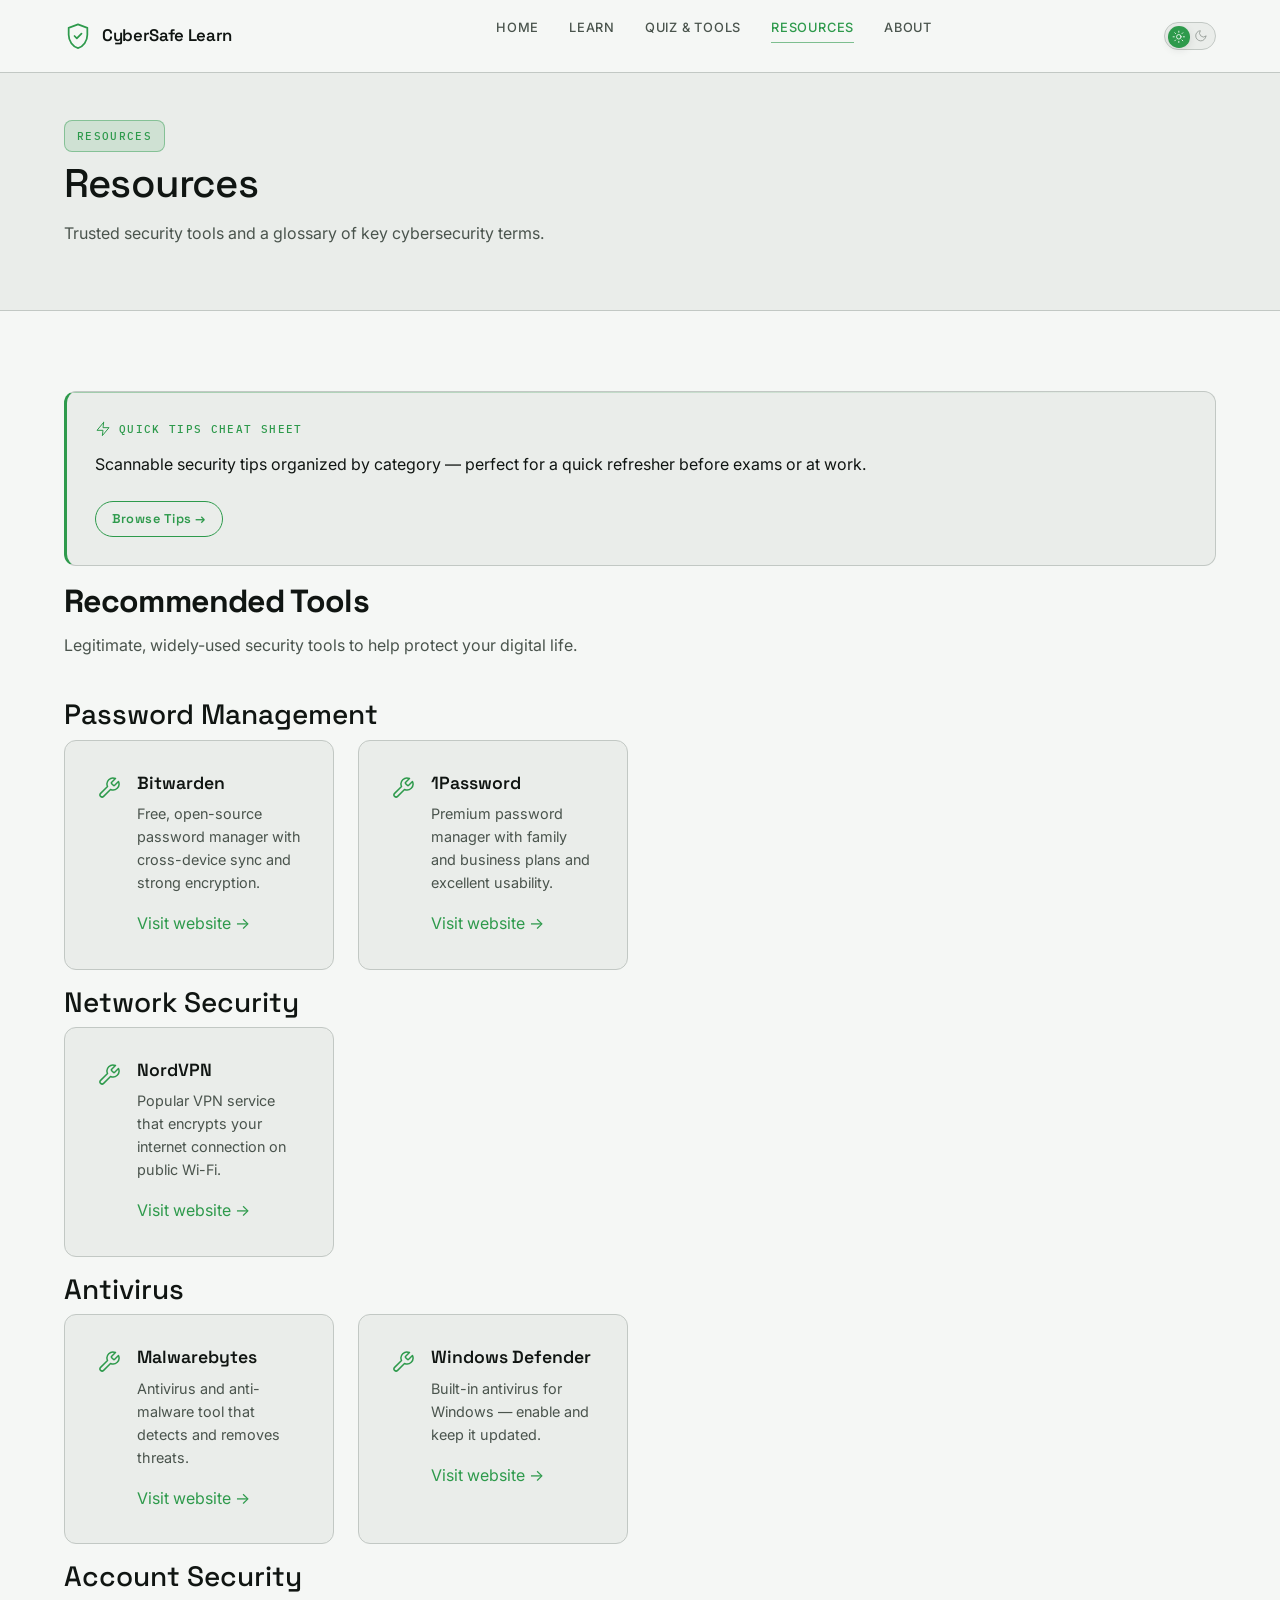
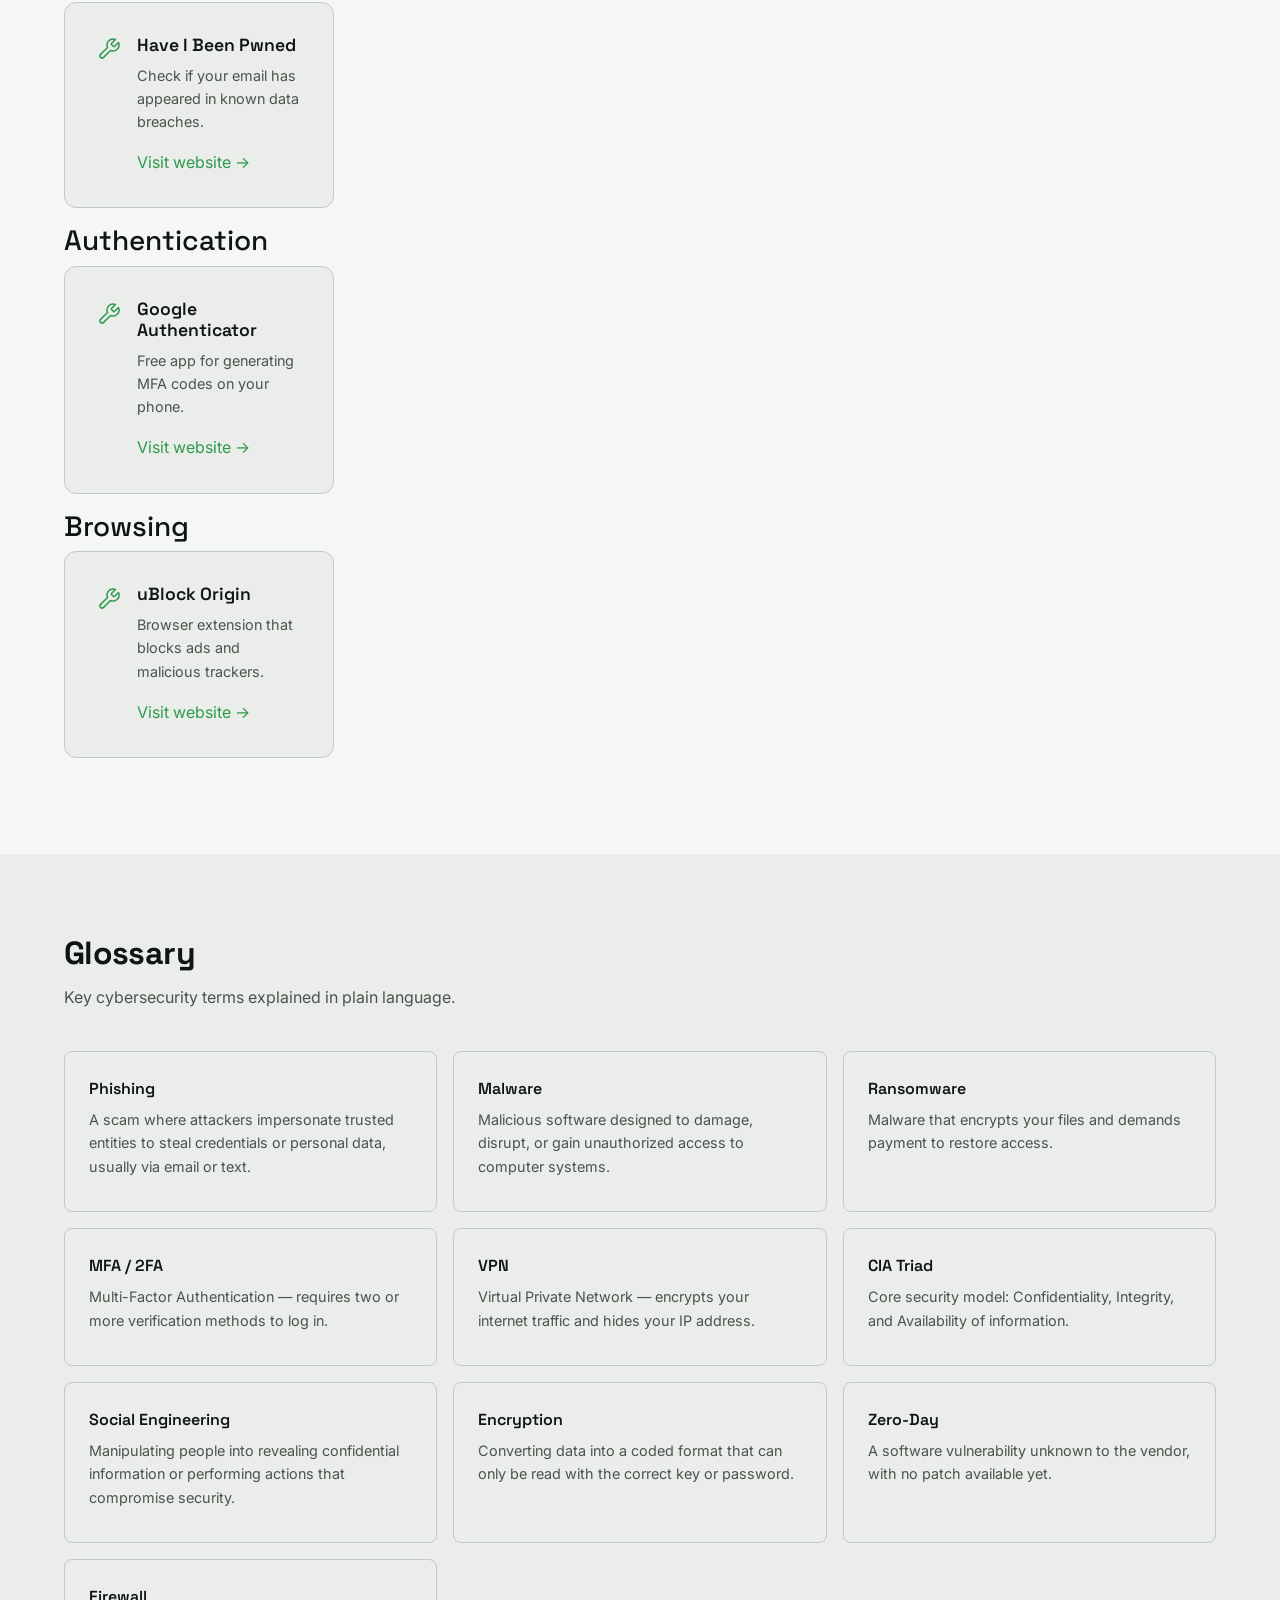
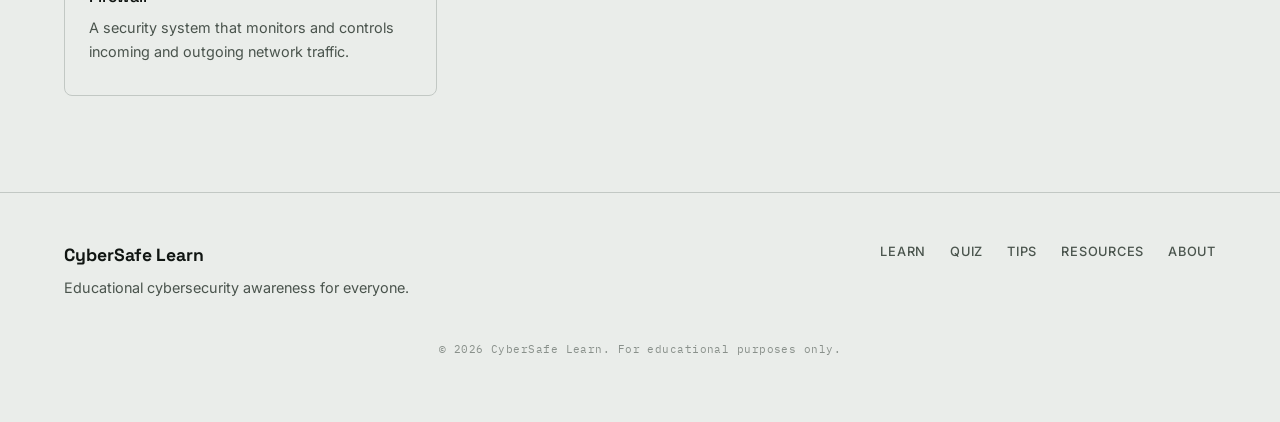
==== resources.html @ 85568a63 "added files for github Pages" ====
<!DOCTYPE html>
<html lang="en">
<head>
    <meta charset="UTF-8">
    <meta name="viewport" content="width=device-width, initial-scale=1.0">
    <meta name="description" content="CyberSafe Learn — Security tools and glossary.">
    <title>Resources | CyberSafe Learn</title>
    <script>
        (function () {
            var key = 'cybersafe-theme';
            var saved = localStorage.getItem(key);
            var theme = saved || (window.matchMedia('(prefers-color-scheme: light)').matches ? 'light' : 'dark');
            if (theme === 'light') document.documentElement.setAttribute('data-theme', 'light');
        })();
    </script>
    <link href="https://cdn.jsdelivr.net/npm/bootstrap@5.3.3/dist/css/bootstrap.min.css" rel="stylesheet">
    <link rel="stylesheet" href="assets/css/style.css">
    <link rel="preconnect" href="https://fonts.googleapis.com">
    <link rel="preconnect" href="https://fonts.gstatic.com" crossorigin>
    <link href="https://fonts.googleapis.com/css2?family=IBM+Plex+Mono:wght@400;500&family=Inter:wght@400;500;600&family=Space+Grotesk:wght@500;600;700&display=swap" rel="stylesheet">
</head>
<body data-page="resources">
    <div id="site-header"></div>

    <main id="main-content">
        <div class="page-header">
            <div class="container">
                <span class="data-tag">Resources</span>
                <h1 class="mt-2">Resources</h1>
                <p>Trusted security tools and a glossary of key cybersecurity terms.</p>
            </div>
        </div>

        <section class="section">
            <div class="container">
                <div class="tip-widget mb-3">
                    <div class="tip-label" id="tips-link-label">Quick Tips Cheat Sheet</div>
                    <p>Scannable security tips organized by category — perfect for a quick refresher before exams or at work.</p>
                    <a href="tips.html" class="btn btn-outline btn-sm mt-2">Browse Tips &rarr;</a>
                </div>

                <h2 class="section-title">Recommended Tools</h2>
                <p class="section-subtitle">Legitimate, widely-used security tools to help protect your digital life.</p>
                <div id="tools-container"></div>
            </div>
        </section>

        <section class="section section-alt">
            <div class="container">
                <h2 class="section-title">Glossary</h2>
                <p class="section-subtitle">Key cybersecurity terms explained in plain language.</p>
                <dl class="glossary-grid" id="glossary-container"></dl>
            </div>
        </section>
    </main>

    <div id="site-footer"></div>

    <script src="assets/js/icons.js"></script>
    <script src="assets/js/data.js"></script>
    <script src="assets/js/layout.js"></script>
    <script src="assets/js/pages.js"></script>
    <script src="assets/js/main.js"></script>
    <script>
        document.addEventListener('DOMContentLoaded', () => {
            const label = document.getElementById('tips-link-label');
            if (label) label.innerHTML = getIcon('zap') + ' Quick Tips Cheat Sheet';
        });
    </script>
</body>
</html>
---- assets/css/style.css ----
/* CyberSafe Learn — Dark premium UI
   Alethia-inspired: elegant, quietly futuristic, cybersecurity education */

:root {
    --color-bg: #0A0F0C;
    --color-bg-elevated: #0F1612;
    --color-bg-section: #121A16;
    --color-surface: #161F1A;
    --color-surface-hover: #1A2520;
    --color-primary: #C6FF3D;
    --color-primary-dark: #A8E032;
    --color-primary-light: #D4FF66;
    --color-accent: #C6FF3D;
    --color-accent-hover: #D4FF66;
    --color-accent-muted: rgba(198, 255, 61, 0.12);
    --color-accent-glow: rgba(198, 255, 61, 0.35);
    --color-accent-border: rgba(198, 255, 61, 0.25);
    --color-accent-border-subtle: rgba(198, 255, 61, 0.2);
    --color-accent-border-faint: rgba(198, 255, 61, 0.15);
    --color-on-accent: #0A0F0C;
    --color-secondary: #39C6A8;
    --color-success: #39FF88;
    --color-success-muted: rgba(57, 255, 136, 0.1);
    --color-success-border: rgba(57, 255, 136, 0.3);
    --color-warning: #E9C46A;
    --color-warning-muted: rgba(233, 196, 106, 0.12);
    --color-warning-border: rgba(233, 196, 106, 0.3);
    --color-danger: #E05C3A;
    --color-danger-muted: rgba(224, 92, 58, 0.15);
    --color-danger-border: rgba(224, 92, 58, 0.3);
    --color-danger-hover: #c94e30;
    --color-info-muted: rgba(57, 198, 168, 0.1);
    --color-info-border: rgba(57, 198, 168, 0.3);
    --color-text: #F5F5F0;
    --color-text-muted: #A8B0AA;
    --color-border: rgba(168, 176, 170, 0.12);
    --color-border-hover: rgba(198, 255, 61, 0.4);
    --color-header-bg: rgba(10, 15, 12, 0.85);
    --color-mobile-nav-bg: rgba(10, 15, 12, 0.97);
    --color-hero-gradient: rgba(198, 255, 61, 0.06);
    --color-hero-tag-bg: rgba(10, 15, 12, 0.8);
    --color-hero-tag-border: rgba(198, 255, 61, 0.3);
    --color-hero-shadow: rgba(0, 0, 0, 0.5);
    --color-pulse-glow-start: rgba(198, 255, 61, 0.2);
    --color-pulse-glow-end: rgba(198, 255, 61, 0.4);
    --shield-grad-1: #1A2520;
    --shield-grad-2: #161F1A;
    --shield-grad-3: #0F1612;
    --shield-accent: #C6FF3D;
    --shield-node-fill: #161F1A;
    --shield-stroke-muted: rgba(168, 176, 170, 0.2);
    --shield-stroke-accent-faint: rgba(198, 255, 61, 0.15);
    --shadow-sm: 0 2px 8px rgba(0, 0, 0, 0.3);
    --shadow-md: 0 8px 24px rgba(0, 0, 0, 0.4);
    --shadow-lg: 0 16px 48px rgba(0, 0, 0, 0.5);
    --shadow-glow: 0 0 20px var(--color-accent-glow);
    --radius: 8px;
    --radius-lg: 12px;
    --radius-pill: 999px;
    --font-heading: 'Space Grotesk', -apple-system, BlinkMacSystemFont, sans-serif;
    --font-body: 'Inter', -apple-system, BlinkMacSystemFont, 'Segoe UI', sans-serif;
    --font-mono: 'IBM Plex Mono', 'Consolas', monospace;
    --max-width: 1200px;
    --header-height: 72px;
    --theme-transition: 0.25s ease;
}

[data-theme="light"] {
    color-scheme: light;
    --color-bg: #F5F7F5;
    --color-bg-elevated: #EAEDEA;
    --color-bg-section: #EAEDEA;
    --color-surface: #EAEDEA;
    --color-surface-hover: #E0E4E0;
    --color-primary: #2E9A4C;
    --color-primary-dark: #258040;
    --color-primary-light: #358F47;
    --color-accent: #2E9A4C;
    --color-accent-hover: #258040;
    --color-accent-muted: rgba(46, 154, 76, 0.14);
    --color-accent-glow: rgba(46, 154, 76, 0.22);
    --color-accent-border: rgba(46, 154, 76, 0.45);
    --color-accent-border-subtle: rgba(46, 154, 76, 0.35);
    --color-accent-border-faint: rgba(46, 154, 76, 0.28);
    --color-on-accent: #FFFFFF;
    --color-secondary: #2A9D85;
    --color-success: #1F9E5F;
    --color-success-muted: rgba(31, 158, 95, 0.12);
    --color-success-border: rgba(31, 158, 95, 0.4);
    --color-warning: #9A7209;
    --color-warning-muted: rgba(154, 114, 9, 0.12);
    --color-warning-border: rgba(154, 114, 9, 0.35);
    --color-danger: #C44A2A;
    --color-danger-muted: rgba(196, 74, 42, 0.1);
    --color-danger-border: rgba(196, 74, 42, 0.4);
    --color-danger-hover: #A83E24;
    --color-info-muted: rgba(42, 157, 133, 0.12);
    --color-info-border: rgba(42, 157, 133, 0.4);
    --color-text: #101512;
    --color-text-muted: #4A544D;
    --color-icon-default: #4A544D;
    --color-badge-bg: #E3F5E6;
    --color-badge-border: #2E9A4C;
    --color-border: #C2C8C4;
    --color-border-hover: rgba(46, 154, 76, 0.5);
    --color-header-bg: rgba(245, 247, 245, 0.92);
    --color-mobile-nav-bg: rgba(245, 247, 245, 0.98);
    --color-hero-gradient: rgba(46, 154, 76, 0.1);
    --color-hero-tag-bg: #E3F5E6;
    --color-hero-tag-border: #2E9A4C;
    --color-hero-shadow: rgba(16, 21, 18, 0.2);
    --color-pulse-glow-start: rgba(46, 154, 76, 0.18);
    --color-pulse-glow-end: rgba(46, 154, 76, 0.32);
    --shield-grad-1: #DDE2DD;
    --shield-grad-2: #CDD4CD;
    --shield-grad-3: #BEC7BE;
    --shield-accent: #2E9A4C;
    --shield-node-fill: #EAEDEA;
    --shield-stroke-muted: rgba(74, 84, 77, 0.55);
    --shield-stroke-accent-faint: rgba(46, 154, 76, 0.5);
    --shadow-sm: 0 2px 8px rgba(16, 21, 18, 0.1);
    --shadow-md: 0 8px 24px rgba(16, 21, 18, 0.12);
    --shadow-lg: 0 16px 48px rgba(16, 21, 18, 0.14);
    --shadow-glow: 0 0 0 1px rgba(46, 154, 76, 0.25), 0 4px 16px rgba(46, 154, 76, 0.15);
}

html {
    scroll-behavior: smooth;
    color-scheme: dark;
}

*, *::before, *::after {
    box-sizing: border-box;
    margin: 0;
    padding: 0;
}

body.theme-animate,
body.theme-animate *,
body.theme-animate *::before,
body.theme-animate *::after {
    transition:
        background-color var(--theme-transition),
        color var(--theme-transition),
        border-color var(--theme-transition),
        box-shadow var(--theme-transition),
        fill var(--theme-transition),
        stroke var(--theme-transition),
        stop-color var(--theme-transition) !important;
}

body {
    font-family: var(--font-body);
    font-size: 1rem;
    line-height: 1.65;
    color: var(--color-text);
    background: var(--color-bg);
    min-height: 100vh;
    display: flex;
    flex-direction: column;
    -webkit-font-smoothing: antialiased;
}

img {
    max-width: 100%;
    height: auto;
}

a {
    color: var(--color-accent);
    text-decoration: none;
    transition: color 0.25s ease;
}

a:hover {
    color: var(--color-primary-light);
}

.container {
    width: 100%;
    max-width: var(--max-width);
    margin: 0 auto;
    padding: 0 1.5rem;
}

/* Icons */
.icon {
    width: 1.25em;
    height: 1.25em;
    display: inline-block;
    vertical-align: middle;
    flex-shrink: 0;
}

.card-icon-svg {
    width: 2rem;
    height: 2rem;
    color: var(--color-accent);
}

.logo-icon-svg {
    width: 1.75rem;
    height: 1.75rem;
    color: var(--color-accent);
}

/* Skip link */
.skip-link {
    position: absolute;
    top: -100%;
    left: 1rem;
    background: var(--color-accent);
    color: var(--color-on-accent);
    padding: 0.5rem 1rem;
    border-radius: var(--radius);
    z-index: 1000;
    font-weight: 600;
}

.skip-link:focus {
    top: 1rem;
}

/* Header — fixed, minimal */
.site-header {
    background: var(--color-header-bg);
    backdrop-filter: blur(12px);
    -webkit-backdrop-filter: blur(12px);
    border-bottom: 1px solid var(--color-border);
    position: fixed;
    top: 0;
    left: 0;
    right: 0;
    z-index: 100;
}

.header-inner {
    display: flex;
    align-items: center;
    justify-content: space-between;
    height: var(--header-height);
    gap: 1rem;
}

.header-actions {
    display: flex;
    align-items: center;
    gap: 0.5rem;
    flex-shrink: 0;
}

.logo {
    display: flex;
    align-items: center;
    gap: 0.625rem;
    font-family: var(--font-heading);
    font-weight: 600;
    font-size: 1.05rem;
    color: var(--color-text);
    letter-spacing: -0.02em;
}

.logo:hover {
    color: var(--color-text);
}

.main-nav ul {
    display: flex;
    align-items: center;
    gap: 0.125rem;
    list-style: none;
}

.main-nav a {
    display: block;
    padding: 0.5rem 0.875rem;
    color: var(--color-text-muted);
    font-size: 0.8rem;
    font-weight: 500;
    letter-spacing: 0.06em;
    text-transform: uppercase;
    border-radius: var(--radius);
    transition: color 0.25s, background 0.25s;
    position: relative;
}

.main-nav a:hover {
    color: var(--color-text);
}

.main-nav a.active {
    color: var(--color-accent);
}

.main-nav a:not(.nav-cta):not(.nav-logout):hover::after,
.main-nav a:not(.nav-cta):not(.nav-logout).active::after {
    content: '';
    position: absolute;
    bottom: 0.25rem;
    left: 0.875rem;
    right: 0.875rem;
    height: 1px;
    background: var(--color-accent);
    opacity: 0.6;
}

.main-nav .nav-cta {
    background: transparent;
    color: var(--color-accent) !important;
    border: 1px solid var(--color-accent);
    border-radius: var(--radius-pill);
    padding: 0.5rem 1.25rem;
    margin-left: 0.5rem;
    letter-spacing: 0.08em;
}

.main-nav .nav-cta::after {
    display: none !important;
}

.main-nav .nav-cta:hover {
    background: var(--color-accent);
    color: var(--color-on-accent) !important;
}

/* Theme toggle */
.theme-toggle {
    display: inline-flex;
    align-items: center;
    padding: 0;
    border: none;
    background: transparent;
    cursor: pointer;
    border-radius: var(--radius-pill);
}

.theme-toggle:focus-visible {
    outline: 2px solid var(--color-accent);
    outline-offset: 3px;
}

.theme-toggle-track {
    position: relative;
    display: grid;
    grid-template-columns: 1fr 1fr;
    align-items: center;
    width: 3.25rem;
    height: 1.75rem;
    padding: 0.2rem;
    background: var(--color-surface);
    border: 1px solid var(--color-border);
    border-radius: var(--radius-pill);
    transition: border-color var(--theme-transition), background var(--theme-transition);
}

.theme-toggle:hover .theme-toggle-track {
    border-color: var(--color-border-hover);
}

.theme-toggle-icon {
    display: flex;
    align-items: center;
    justify-content: center;
    z-index: 1;
    color: var(--color-text-muted);
    opacity: 0.55;
    transition: color var(--theme-transition), opacity var(--theme-transition);
}

.theme-toggle-svg {
    width: 0.85rem;
    height: 0.85rem;
}

.theme-toggle-thumb {
    position: absolute;
    top: 0.2rem;
    left: 0.2rem;
    width: 1.35rem;
    height: 1.35rem;
    background: var(--color-accent);
    border-radius: 50%;
    box-shadow: var(--shadow-sm);
    transform: translateX(1.5rem);
    transition: transform var(--theme-transition), background var(--theme-transition);
    display: flex;
    align-items: center;
    justify-content: center;
    z-index: 2;
}

.theme-toggle-thumb-icon {
    display: none;
    color: var(--color-on-accent);
}

.theme-toggle-thumb-icon--moon {
    display: flex;
}

[data-theme="light"] .theme-toggle-thumb {
    transform: translateX(0);
}

[data-theme="light"] .theme-toggle-thumb-icon--moon {
    display: none;
}

[data-theme="light"] .theme-toggle-thumb-icon--sun {
    display: flex;
}

[data-theme="light"] .theme-toggle-icon--sun {
    opacity: 0.35;
}

[data-theme="light"] .theme-toggle-icon--moon {
    opacity: 0.55;
}

.main-nav .nav-logout {
    color: var(--color-text-muted);
    text-transform: none;
    letter-spacing: normal;
    font-size: 0.85rem;
}

.nav-toggle {
    display: none;
    flex-direction: column;
    gap: 5px;
    background: none;
    border: none;
    cursor: pointer;
    padding: 0.5rem;
}

.nav-toggle span {
    display: block;
    width: 24px;
    height: 2px;
    background: var(--color-text);
    transition: 0.3s;
}

/* Main content offset for fixed header */
main {
    flex: 1;
    padding-top: var(--header-height);
}

/* Data tags — monospace labels */
.data-tag {
    font-family: var(--font-mono);
    font-size: 0.7rem;
    font-weight: 500;
    letter-spacing: 0.12em;
    text-transform: uppercase;
    color: var(--color-accent);
    background: var(--color-accent-muted);
    border: 1px solid var(--color-accent-border);
    padding: 0.35rem 0.75rem;
    border-radius: var(--radius);
    display: inline-block;
}

/* Hero section */
.hero {
    position: relative;
    min-height: calc(100vh - var(--header-height));
    display: flex;
    align-items: center;
    overflow: hidden;
    background: var(--color-bg);
}

.hero::before {
    content: '';
    position: absolute;
    inset: 0;
    background: radial-gradient(ellipse 60% 50% at 70% 50%, var(--color-hero-gradient) 0%, transparent 70%);
    pointer-events: none;
}

.hero-grid {
    display: grid;
    grid-template-columns: 1fr 1fr;
    gap: 3rem;
    align-items: center;
    position: relative;
    z-index: 2;
    padding: 4rem 0;
}

.hero-content {
    max-width: 540px;
}

.hero-label {
    margin-bottom: 1.5rem;
}

.hero h1 {
    font-family: var(--font-heading);
    font-size: clamp(2.25rem, 5vw, 3.5rem);
    font-weight: 700;
    line-height: 1.08;
    letter-spacing: -0.03em;
    color: var(--color-text);
    margin-bottom: 1.5rem;
}

.hero p {
    font-size: 1.05rem;
    color: var(--color-text-muted);
    max-width: 480px;
    margin-bottom: 2.5rem;
    line-height: 1.7;
}

.hero-actions {
    display: flex;
    gap: 1rem;
    flex-wrap: wrap;
}

/* Hero visual — floating 3D shield */
.hero-visual {
    position: relative;
    display: flex;
    align-items: center;
    justify-content: center;
    min-height: 420px;
}

.hero-shield-wrap {
    position: relative;
    width: 320px;
    height: 380px;
    animation: float 6s ease-in-out infinite;
}

.hero-shield {
    width: 100%;
    height: 100%;
    filter: drop-shadow(0 20px 40px var(--color-hero-shadow));
}

.hero-data-tag {
    position: absolute;
    font-family: var(--font-mono);
    font-size: 0.65rem;
    letter-spacing: 0.1em;
    text-transform: uppercase;
    color: var(--color-accent);
    background: var(--color-hero-tag-bg);
    border: 1px solid var(--color-hero-tag-border);
    padding: 0.4rem 0.7rem;
    border-radius: 4px;
    white-space: nowrap;
    animation: pulse-glow 3s ease-in-out infinite;
}

.hero-data-tag--1 { top: 15%; right: -5%; }
.hero-data-tag--2 { bottom: 30%; left: -10%; }
.hero-data-tag--3 { top: 45%; right: -15%; }

.hero-scan-line {
    position: absolute;
    left: 10%;
    right: 10%;
    height: 1px;
    background: linear-gradient(90deg, transparent, var(--color-accent), transparent);
    opacity: 0.6;
    animation: scan 4s ease-in-out infinite;
}

/* Floating micro-elements */
.hero-floaters {
    position: absolute;
    inset: 0;
    pointer-events: none;
    z-index: 1;
}

.floater {
    position: absolute;
    color: var(--color-text-muted);
    opacity: 0.25;
    animation: float 8s ease-in-out infinite;
}

[data-theme="light"] .floater {
    color: var(--color-icon-default);
    opacity: 0.65;
}

[data-theme="light"] .hero-shield {
    filter: drop-shadow(0 12px 28px var(--color-hero-shadow)) drop-shadow(0 0 1px rgba(74, 84, 77, 0.3));
}

[data-theme="light"] .hero-data-tag {
    color: var(--color-accent);
    background: var(--color-badge-bg);
    border-color: var(--color-badge-border);
    font-weight: 500;
}

[data-theme="light"] .hero-shield path[stroke="var(--shield-stroke-muted)"],
[data-theme="light"] .hero-shield path[stroke-width="1"]:not([stroke="var(--shield-accent)"]) {
    stroke-width: 1.25;
}

.floater--1 { top: 12%; left: 8%; animation-delay: -1s; }
.floater--2 { top: 25%; right: 12%; animation-delay: -3s; }
.floater--3 { bottom: 20%; left: 15%; animation-delay: -5s; }
.floater--4 { bottom: 35%; right: 8%; animation-delay: -2s; }

.floater .icon {
    width: 1.5rem;
    height: 1.5rem;
}

/* Scroll cue */
.scroll-cue {
    position: absolute;
    bottom: 2rem;
    right: 2rem;
    display: flex;
    align-items: center;
    gap: 0.5rem;
    font-family: var(--font-mono);
    font-size: 0.7rem;
    letter-spacing: 0.1em;
    text-transform: uppercase;
    color: var(--color-text-muted);
    z-index: 3;
    transition: color 0.25s;
}

.scroll-cue:hover {
    color: var(--color-accent);
}

.scroll-cue .icon {
    width: 1rem;
    height: 1rem;
    animation: bounce-down 2s ease-in-out infinite;
}

@keyframes float {
    0%, 100% { transform: translateY(0); }
    50% { transform: translateY(-12px); }
}

@keyframes pulse-glow {
    0%, 100% { box-shadow: 0 0 8px var(--color-pulse-glow-start); }
    50% { box-shadow: 0 0 16px var(--color-pulse-glow-end); }
}

@keyframes scan {
    0% { top: 20%; opacity: 0; }
    10% { opacity: 0.6; }
    90% { opacity: 0.6; }
    100% { top: 80%; opacity: 0; }
}

@keyframes bounce-down {
    0%, 100% { transform: translateY(0); }
    50% { transform: translateY(4px); }
}

/* Buttons */
.btn {
    display: inline-flex;
    align-items: center;
    justify-content: center;
    gap: 0.5rem;
    padding: 0.8rem 1.75rem;
    font-family: var(--font-heading);
    font-size: 0.85rem;
    font-weight: 600;
    letter-spacing: 0.04em;
    border: none;
    border-radius: var(--radius-pill);
    cursor: pointer;
    transition: all 0.3s ease;
    text-decoration: none;
}

.btn .icon {
    width: 1rem;
    height: 1rem;
    transition: transform 0.3s ease;
}

.btn:hover .icon {
    transform: translateX(3px);
}

.btn-primary {
    background: var(--color-accent);
    color: var(--color-on-accent);
    border: 1px solid var(--color-accent);
}

.btn-primary:hover {
    background: var(--color-primary-light);
    border-color: var(--color-primary-light);
    color: var(--color-on-accent);
    box-shadow: var(--shadow-glow);
}

.btn-secondary {
    background: transparent;
    color: var(--color-text);
    border: 1px solid var(--color-border);
}

.btn-secondary:hover {
    border-color: var(--color-accent);
    color: var(--color-accent);
    background: var(--color-accent-muted);
}

.btn-outline {
    background: transparent;
    color: var(--color-accent);
    border: 1px solid var(--color-accent);
}

.btn-outline:hover {
    background: var(--color-accent);
    color: var(--color-on-accent);
    box-shadow: var(--shadow-glow);
}

.btn-sm {
    padding: 0.45rem 1rem;
    font-size: 0.8rem;
}

.btn-danger {
    background: var(--color-danger);
    color: var(--color-text);
    border: 1px solid var(--color-danger);
}

.btn-danger:hover {
    background: var(--color-danger-hover);
    color: var(--color-text);
}

/* Page sections */
.section {
    padding: 5rem 0;
    position: relative;
}

.section-alt {
    background: var(--color-bg-section);
}

.section-title {
    font-family: var(--font-heading);
    font-size: clamp(1.5rem, 3vw, 2rem);
    font-weight: 700;
    color: var(--color-text);
    margin-bottom: 0.75rem;
    letter-spacing: -0.02em;
}

.section-subtitle {
    color: var(--color-text-muted);
    margin-bottom: 2.5rem;
    max-width: 560px;
}

.page-header {
    background: var(--color-bg-elevated);
    border-bottom: 1px solid var(--color-border);
    padding: 3rem 0;
}

.page-header h1 {
    font-family: var(--font-heading);
    font-size: clamp(1.75rem, 4vw, 2.5rem);
    color: var(--color-text);
    margin-bottom: 0.75rem;
    letter-spacing: -0.02em;
}

.page-header p {
    color: var(--color-text-muted);
    max-width: 600px;
}

/* Scroll reveal animations */
.reveal {
    opacity: 0;
    transform: translateY(24px);
    transition: opacity 0.7s ease, transform 0.7s ease;
}

.reveal.visible {
    opacity: 1;
    transform: translateY(0);
}

.reveal-delay-1 { transition-delay: 0.1s; }
.reveal-delay-2 { transition-delay: 0.2s; }
.reveal-delay-3 { transition-delay: 0.3s; }
.reveal-delay-4 { transition-delay: 0.4s; }

/* Cards */
.card-grid {
    display: grid;
    grid-template-columns: repeat(auto-fill, minmax(260px, 1fr));
    gap: 1.5rem;
}

.card {
    background: var(--color-surface);
    border-radius: var(--radius-lg);
    padding: 2rem;
    border: 1px solid var(--color-border);
    transition: border-color 0.3s, box-shadow 0.3s, transform 0.3s;
}

.card:hover {
    border-color: var(--color-border-hover);
    box-shadow: var(--shadow-glow);
    transform: translateY(-2px);
}

.card-icon {
    margin-bottom: 1.25rem;
    display: flex;
    align-items: center;
}

.card h3 {
    font-family: var(--font-heading);
    font-size: 1.1rem;
    color: var(--color-text);
    margin-bottom: 0.5rem;
    font-weight: 600;
}

.card p {
    color: var(--color-text-muted);
    font-size: 0.9rem;
    line-height: 1.6;
}

.card-link {
    display: block;
    color: inherit;
}

.card-link:hover {
    color: inherit;
}

/* Tip of the day widget */
.tip-widget {
    background: var(--color-surface);
    border: 1px solid var(--color-border);
    border-left: 3px solid var(--color-accent);
    border-radius: var(--radius-lg);
    padding: 1.75rem;
    margin-bottom: 3rem;
    position: relative;
    overflow: hidden;
}

.tip-widget::before {
    content: '';
    position: absolute;
    top: 0;
    left: 0;
    right: 0;
    height: 1px;
    background: linear-gradient(90deg, var(--color-accent), transparent);
    opacity: 0.4;
}

.tip-widget .tip-label {
    font-family: var(--font-mono);
    font-size: 0.7rem;
    font-weight: 500;
    text-transform: uppercase;
    letter-spacing: 0.12em;
    color: var(--color-accent);
    margin-bottom: 0.75rem;
    display: flex;
    align-items: center;
    gap: 0.5rem;
}

.tip-widget .tip-label .icon {
    width: 1rem;
    height: 1rem;
}

.tip-widget p {
    color: var(--color-text);
    line-height: 1.65;
}

.tip-widget .tip-category {
    display: inline-block;
    font-family: var(--font-mono);
    font-size: 0.7rem;
    letter-spacing: 0.08em;
    text-transform: uppercase;
    background: var(--color-accent-muted);
    color: var(--color-accent);
    border: 1px solid var(--color-accent-border-subtle);
    padding: 0.25rem 0.65rem;
    border-radius: var(--radius);
    margin-top: 1rem;
}

/* Module content */
.module-content {
    background: var(--color-surface);
    border-radius: var(--radius-lg);
    padding: 2.5rem;
    border: 1px solid var(--color-border);
    margin-bottom: 2rem;
}

.module-content h2 {
    font-family: var(--font-heading);
    color: var(--color-text);
    margin-bottom: 1rem;
    font-size: 1.35rem;
}

.module-content p {
    margin-bottom: 1rem;
    white-space: pre-line;
    color: var(--color-text-muted);
}

.module-content code {
    font-family: var(--font-mono);
    font-size: 0.85em;
    background: var(--color-bg);
    padding: 0.15rem 0.4rem;
    border-radius: 4px;
    color: var(--color-accent);
}

.module-content ul {
    color: var(--color-text-muted);
    padding-left: 1.5rem;
    margin-bottom: 1rem;
}

.module-content li {
    margin-bottom: 0.4rem;
}

.example-box {
    background: var(--color-bg-elevated);
    border-left: 3px solid var(--color-secondary);
    padding: 1.5rem;
    border-radius: 0 var(--radius) var(--radius) 0;
    margin: 1.5rem 0;
    border: 1px solid var(--color-border);
    border-left: 3px solid var(--color-secondary);
}

.example-box h4 {
    font-family: var(--font-mono);
    color: var(--color-secondary);
    margin-bottom: 0.5rem;
    font-size: 0.75rem;
    text-transform: uppercase;
    letter-spacing: 0.1em;
}

.example-box p {
    color: var(--color-text-muted);
}

.takeaway-box {
    background: var(--color-accent-muted);
    border: 1px solid var(--color-accent-border-subtle);
    border-left: 3px solid var(--color-accent);
    padding: 1.5rem;
    border-radius: 0 var(--radius) var(--radius) 0;
    margin: 1.5rem 0;
}

.takeaway-box h4 {
    font-family: var(--font-mono);
    color: var(--color-accent);
    margin-bottom: 0.5rem;
    font-size: 0.75rem;
    text-transform: uppercase;
    letter-spacing: 0.1em;
}

.takeaway-box p {
    color: var(--color-text);
}

/* Module quiz section */
.module-quiz-section {
    margin-top: 3rem;
    padding-top: 2.5rem;
    border-top: 1px solid var(--color-border);
}

.module-quiz-section .section-title {
    font-size: 1.35rem;
    margin-bottom: 0.5rem;
}

.module-quiz-section .quiz-container {
    margin-top: 1.5rem;
}

/* Tips page */
.tips-category {
    margin-bottom: 2.5rem;
}

.tips-category h2 {
    font-family: var(--font-heading);
    font-size: 1.2rem;
    color: var(--color-text);
    margin-bottom: 1rem;
    padding-bottom: 0.75rem;
    border-bottom: 1px solid var(--color-border);
}

.tip-list {
    list-style: none;
}

.tip-list li {
    padding: 0.875rem 0;
    padding-left: 1.75rem;
    position: relative;
    border-bottom: 1px solid var(--color-border);
    color: var(--color-text-muted);
}

.tip-list li::before {
    content: '';
    position: absolute;
    left: 0;
    top: 1.15rem;
    width: 8px;
    height: 8px;
    border: 1.5px solid var(--color-accent);
    border-radius: 50%;
    background: var(--color-accent-muted);
}

/* Resources */
.resource-card {
    display: flex;
    gap: 1rem;
    align-items: flex-start;
}

.resource-card .resource-icon {
    flex-shrink: 0;
    color: var(--color-accent);
}

.resource-card .resource-icon .icon {
    width: 1.5rem;
    height: 1.5rem;
}

.glossary-grid {
    display: grid;
    grid-template-columns: repeat(auto-fill, minmax(300px, 1fr));
    gap: 1rem;
}

.glossary-item {
    background: var(--color-surface);
    padding: 1.5rem;
    border-radius: var(--radius);
    border: 1px solid var(--color-border);
    transition: border-color 0.3s;
}

.glossary-item:hover {
    border-color: var(--color-border-hover);
}

.glossary-item dt {
    font-family: var(--font-heading);
    font-weight: 600;
    color: var(--color-text);
    margin-bottom: 0.35rem;
}

.glossary-item dd {
    color: var(--color-text-muted);
    font-size: 0.9rem;
}

/* Quiz styles */
.quiz-container {
    max-width: 700px;
    margin: 0 auto;
}

.quiz-tabs {
    display: flex;
    gap: 0.5rem;
    margin-bottom: 2rem;
    flex-wrap: wrap;
}

.quiz-tab {
    padding: 0.75rem 1.25rem;
    background: var(--color-surface);
    border: 1px solid var(--color-border);
    border-radius: var(--radius-pill);
    cursor: pointer;
    font-family: var(--font-heading);
    font-size: 0.8rem;
    font-weight: 500;
    letter-spacing: 0.04em;
    color: var(--color-text-muted);
    transition: all 0.25s;
}

.quiz-tab:hover {
    border-color: var(--color-border-hover);
    color: var(--color-text);
}

.quiz-tab.active {
    background: var(--color-accent-muted);
    color: var(--color-accent);
    border-color: var(--color-accent);
}

.quiz-panel {
    display: none;
}

.quiz-panel.active {
    display: block;
}

.question-card {
    background: var(--color-surface);
    border-radius: var(--radius-lg);
    padding: 2rem;
    border: 1px solid var(--color-border);
    margin-bottom: 1.5rem;
}

.question-card h2,
.question-card h3 {
    margin-bottom: 1.25rem;
    color: var(--color-text);
    font-family: var(--font-heading);
}

.quiz-options {
    list-style: none;
}

.quiz-options li {
    margin-bottom: 0.75rem;
}

.quiz-options label {
    display: flex;
    align-items: flex-start;
    gap: 0.75rem;
    padding: 1rem 1.25rem;
    background: var(--color-bg-elevated);
    border-radius: var(--radius);
    cursor: pointer;
    border: 1px solid var(--color-border);
    transition: all 0.25s;
    color: var(--color-text-muted);
}

.quiz-options label:hover {
    border-color: var(--color-border-hover);
    color: var(--color-text);
}

.quiz-options input[type="radio"] {
    margin-top: 0.2rem;
    flex-shrink: 0;
    accent-color: var(--color-accent);
}

.quiz-options label.correct {
    background: var(--color-success-muted);
    border-color: var(--color-success);
    color: var(--color-success);
}

.quiz-options label.incorrect {
    background: var(--color-danger-muted);
    border-color: var(--color-danger);
    color: var(--color-danger);
}

.explanation-box {
    background: var(--color-bg-elevated);
    border: 1px solid var(--color-border);
    padding: 1.25rem;
    border-radius: var(--radius);
    margin-top: 1rem;
    font-size: 0.9rem;
    color: var(--color-text-muted);
}

.explanation-box strong {
    color: var(--color-text);
}

.explanation-box .result-correct {
    color: var(--color-success);
}

.explanation-box .result-incorrect {
    color: var(--color-danger);
}

.quiz-progress {
    height: 3px;
    background: var(--color-border);
    border-radius: 2px;
    margin-bottom: 1.5rem;
    overflow: hidden;
}

.quiz-progress-bar {
    height: 100%;
    background: linear-gradient(90deg, var(--color-accent), var(--color-success));
    transition: width 0.4s ease;
    box-shadow: 0 0 8px var(--color-accent-glow);
}

.quiz-result {
    text-align: center;
    padding: 2.5rem;
    background: var(--color-surface);
    border-radius: var(--radius-lg);
    border: 1px solid var(--color-border);
}

.quiz-result .score-circle {
    width: 120px;
    height: 120px;
    border-radius: 50%;
    background: var(--color-bg);
    border: 2px solid var(--color-accent);
    color: var(--color-accent);
    display: flex;
    align-items: center;
    justify-content: center;
    font-family: var(--font-heading);
    font-size: 2rem;
    font-weight: 700;
    margin: 0 auto 1.5rem;
    box-shadow: var(--shadow-glow);
}

.awareness-badge {
    display: inline-block;
    padding: 0.5rem 1.5rem;
    border-radius: var(--radius-pill);
    font-family: var(--font-mono);
    font-weight: 500;
    font-size: 0.8rem;
    letter-spacing: 0.08em;
    text-transform: uppercase;
    margin-bottom: 1rem;
}

.awareness-beginner {
    background: var(--color-danger-muted);
    color: var(--color-danger);
    border: 1px solid var(--color-danger-border);
}

.awareness-intermediate {
    background: var(--color-warning-muted);
    color: var(--color-warning);
    border: 1px solid var(--color-warning-border);
}

.awareness-advanced {
    background: var(--color-success-muted);
    color: var(--color-success);
    border: 1px solid var(--color-success-border);
}

/* Password checker */
.password-checker {
    max-width: 500px;
    margin: 0 auto;
}

.password-input-group {
    margin-bottom: 1.5rem;
}

.password-input-group label {
    display: block;
    font-weight: 500;
    margin-bottom: 0.5rem;
    color: var(--color-text);
    font-size: 0.9rem;
}

.password-input-group input {
    width: 100%;
    padding: 0.875rem 1rem;
    background: var(--color-bg);
    border: 1px solid var(--color-border);
    border-radius: var(--radius);
    font-size: 1rem;
    font-family: var(--font-mono);
    color: var(--color-text);
    transition: border-color 0.25s;
}

.password-input-group input:focus {
    outline: none;
    border-color: var(--color-accent);
    box-shadow: 0 0 0 3px var(--color-accent-muted);
}

.password-input-group input::placeholder {
    color: var(--color-text-muted);
    opacity: 0.6;
}

.strength-meter {
    height: 4px;
    background: var(--color-border);
    border-radius: 2px;
    margin: 0.75rem 0;
    overflow: hidden;
}

.strength-meter-fill {
    height: 100%;
    width: 0;
    transition: width 0.3s, background 0.3s;
    border-radius: 2px;
}

.strength-label {
    font-family: var(--font-mono);
    font-size: 0.85rem;
    font-weight: 500;
    margin-bottom: 1rem;
    color: var(--color-text);
}

.strength-tips {
    list-style: none;
    font-size: 0.85rem;
}

.strength-tips li {
    padding: 0.45rem 0;
    padding-left: 1.5rem;
    position: relative;
    color: var(--color-text-muted);
}

.strength-tips li.met {
    color: var(--color-success);
}

.strength-tips li.met::before {
    content: '';
    position: absolute;
    left: 0;
    top: 0.7rem;
    width: 8px;
    height: 8px;
    background: var(--color-success);
    border-radius: 50%;
}

.strength-tips li.unmet::before {
    content: '';
    position: absolute;
    left: 0;
    top: 0.7rem;
    width: 8px;
    height: 8px;
    border: 1.5px solid var(--color-text-muted);
    border-radius: 50%;
    opacity: 0.5;
}

.privacy-note {
    font-family: var(--font-mono);
    font-size: 0.75rem;
    letter-spacing: 0.02em;
    color: var(--color-text-muted);
    text-align: center;
    margin-top: 1.25rem;
    padding: 1rem;
    background: var(--color-accent-muted);
    border: 1px solid var(--color-accent-border-faint);
    border-radius: var(--radius);
    display: flex;
    align-items: center;
    justify-content: center;
    gap: 0.5rem;
}

.privacy-note .icon {
    width: 1rem;
    height: 1rem;
    color: var(--color-accent);
}

/* Password field with show/hide toggle */
.password-field {
    position: relative;
}

.password-field input {
    width: 100%;
    padding-right: 2.75rem;
}

.form-group .password-field input,
.password-input-group .password-field input {
    width: 100%;
}

.toggle-password {
    position: absolute;
    top: 50%;
    right: 0.75rem;
    transform: translateY(-50%);
    display: inline-flex;
    align-items: center;
    justify-content: center;
    width: 2rem;
    height: 2rem;
    padding: 0;
    border: none;
    border-radius: var(--radius);
    background: transparent;
    color: var(--color-text-muted);
    cursor: pointer;
    transition: color 0.2s ease, background 0.2s ease, opacity 0.2s ease;
}

.toggle-password:hover,
.toggle-password:focus-visible {
    color: var(--color-accent);
    background: var(--color-accent-muted);
    outline: none;
}

.toggle-password-icon {
    width: 1.15rem;
    height: 1.15rem;
    transition: opacity 0.2s ease, transform 0.2s ease;
}

.toggle-password.is-visible .toggle-password-icon {
    opacity: 0.85;
}

.register-strength {
    margin-top: 0.75rem;
}

.field-hint {
    margin-top: 0.5rem;
    font-size: 0.85rem;
}

.field-hint-error {
    color: var(--color-danger);
}

.strength-meter-fill.strength-empty {
    background: var(--color-border);
}

.strength-meter-fill.strength-weak {
    background: var(--color-danger);
}

.strength-meter-fill.strength-fair {
    background: var(--color-warning);
}

.strength-meter-fill.strength-good {
    background: var(--color-secondary);
}

.strength-meter-fill.strength-strong {
    background: var(--color-success);
}

.strength-label.strength-weak {
    color: var(--color-danger);
}

.strength-label.strength-fair {
    color: var(--color-warning);
}

.strength-label.strength-good {
    color: var(--color-secondary);
}

.strength-label.strength-strong {
    color: var(--color-success);
}

.quiz-load-error {
    margin-top: 1rem;
}

/* Forms */
.form-group {
    margin-bottom: 1.25rem;
}

.form-group label {
    display: block;
    font-weight: 500;
    margin-bottom: 0.4rem;
    color: var(--color-text);
    font-size: 0.9rem;
}

.form-group input,
.form-group textarea,
.form-group select {
    width: 100%;
    padding: 0.75rem 1rem;
    background: var(--color-bg);
    border: 1px solid var(--color-border);
    border-radius: var(--radius);
    font-size: 1rem;
    font-family: inherit;
    color: var(--color-text);
    transition: border-color 0.25s;
}

.form-group input:focus,
.form-group textarea:focus,
.form-group select:focus {
    outline: none;
    border-color: var(--color-accent);
    box-shadow: 0 0 0 3px var(--color-accent-muted);
}

.form-group textarea {
    min-height: 120px;
    resize: vertical;
}

.form-card {
    max-width: 450px;
    margin: 2rem auto;
    background: var(--color-surface);
    padding: 2.5rem;
    border-radius: var(--radius-lg);
    border: 1px solid var(--color-border);
}

.alert {
    padding: 0.875rem 1rem;
    border-radius: var(--radius);
    margin-bottom: 1rem;
    font-size: 0.9rem;
}

.alert-error {
    background: var(--color-danger-muted);
    color: var(--color-danger);
    border: 1px solid var(--color-danger-border);
}

.alert-success {
    background: var(--color-success-muted);
    color: var(--color-success);
    border: 1px solid var(--color-success-border);
}

.alert-info {
    background: var(--color-info-muted);
    color: var(--color-secondary);
    border: 1px solid var(--color-info-border);
}

/* Dashboard */
.stats-grid {
    display: grid;
    grid-template-columns: repeat(auto-fill, minmax(200px, 1fr));
    gap: 1.5rem;
    margin-bottom: 2.5rem;
}

.stat-card {
    background: var(--color-surface);
    padding: 2rem 1.5rem;
    border-radius: var(--radius-lg);
    text-align: center;
    border: 1px solid var(--color-border);
    transition: border-color 0.3s;
}

.stat-card:hover {
    border-color: var(--color-border-hover);
}

.stat-card .stat-value {
    font-family: var(--font-heading);
    font-size: 2.25rem;
    font-weight: 700;
    color: var(--color-accent);
}

.stat-card .stat-label {
    font-family: var(--font-mono);
    color: var(--color-text-muted);
    font-size: 0.75rem;
    letter-spacing: 0.08em;
    text-transform: uppercase;
    margin-top: 0.25rem;
}

.history-table {
    width: 100%;
    border-collapse: collapse;
    background: var(--color-surface);
    border-radius: var(--radius-lg);
    overflow: hidden;
    border: 1px solid var(--color-border);
}

.history-table th,
.history-table td {
    padding: 0.875rem 1rem;
    text-align: left;
    border-bottom: 1px solid var(--color-border);
    color: var(--color-text-muted);
}

.history-table th {
    background: var(--color-bg-elevated);
    color: var(--color-text);
    font-family: var(--font-mono);
    font-weight: 500;
    font-size: 0.75rem;
    letter-spacing: 0.08em;
    text-transform: uppercase;
}

.history-table td {
    font-size: 0.9rem;
}

.history-table tr:last-child td {
    border-bottom: none;
}

.history-table tr:hover td {
    background: var(--color-surface-hover);
}

/* Admin panel */
.admin-layout {
    display: grid;
    grid-template-columns: 220px 1fr;
    gap: 2rem;
    padding: 2rem 0;
}

.admin-sidebar {
    background: var(--color-surface);
    border-radius: var(--radius-lg);
    padding: 1.5rem;
    border: 1px solid var(--color-border);
    height: fit-content;
    position: sticky;
    top: calc(var(--header-height) + 1rem);
}

.admin-sidebar h3 {
    font-family: var(--font-mono);
    color: var(--color-accent);
    margin-bottom: 1rem;
    font-size: 0.75rem;
    text-transform: uppercase;
    letter-spacing: 0.1em;
}

.admin-sidebar ul {
    list-style: none;
}

.admin-sidebar a {
    display: block;
    padding: 0.6rem 0.75rem;
    color: var(--color-text-muted);
    border-radius: var(--radius);
    font-size: 0.9rem;
    transition: all 0.25s;
}

.admin-sidebar a:hover,
.admin-sidebar a.active {
    background: var(--color-accent-muted);
    color: var(--color-accent);
}

.admin-content {
    min-width: 0;
}

.admin-table {
    width: 100%;
    border-collapse: collapse;
    background: var(--color-surface);
    border-radius: var(--radius-lg);
    overflow: hidden;
    border: 1px solid var(--color-border);
    font-size: 0.9rem;
}

.admin-table th,
.admin-table td {
    padding: 0.75rem 1rem;
    text-align: left;
    border-bottom: 1px solid var(--color-border);
    vertical-align: top;
    color: var(--color-text-muted);
}

.admin-table th {
    background: var(--color-bg-elevated);
    color: var(--color-text);
    font-family: var(--font-mono);
    font-size: 0.75rem;
    letter-spacing: 0.06em;
    text-transform: uppercase;
    font-weight: 500;
}

.admin-actions {
    display: flex;
    gap: 0.5rem;
    flex-wrap: wrap;
}

/* Footer */
.site-footer {
    background: var(--color-bg-elevated);
    border-top: 1px solid var(--color-border);
    color: var(--color-text-muted);
    padding: 3rem 0;
    margin-top: auto;
}

.footer-inner {
    display: grid;
    gap: 1.5rem;
    text-align: center;
}

.footer-brand strong {
    font-family: var(--font-heading);
    color: var(--color-text);
    font-size: 1.1rem;
}

.footer-brand p {
    font-size: 0.9rem;
    margin-top: 0.35rem;
}

.footer-nav {
    display: flex;
    gap: 1.5rem;
    justify-content: center;
    flex-wrap: wrap;
}

.footer-nav a {
    color: var(--color-text-muted);
    font-size: 0.8rem;
    font-weight: 500;
    letter-spacing: 0.06em;
    text-transform: uppercase;
    transition: color 0.25s;
}

.footer-nav a:hover {
    color: var(--color-accent);
}

.footer-disclaimer {
    font-family: var(--font-mono);
    font-size: 0.7rem;
    letter-spacing: 0.04em;
    opacity: 0.6;
}

/* Utility */
.text-center { text-align: center; }
.text-muted { color: var(--color-text-muted); }
.mt-1 { margin-top: 0.5rem; }
.mt-2 { margin-top: 1rem; }
.mt-3 { margin-top: 1.5rem; }
.mb-2 { margin-bottom: 1rem; }
.mb-3 { margin-bottom: 1.5rem; }

/* Responsive */
@media (max-width: 968px) {
    .hero-grid {
        grid-template-columns: 1fr;
        text-align: center;
        gap: 2rem;
    }

    .hero-content {
        max-width: none;
    }

    .hero p {
        margin-left: auto;
        margin-right: auto;
    }

    .hero-actions {
        justify-content: center;
    }

    .hero-visual {
        min-height: 300px;
        order: -1;
    }

    .hero-shield-wrap {
        width: 240px;
        height: 280px;
    }

    .hero-data-tag--3 {
        display: none;
    }

    .scroll-cue {
        left: 50%;
        right: auto;
        transform: translateX(-50%);
    }
}

@media (max-width: 768px) {
    .nav-toggle {
        display: flex;
    }

    .header-actions {
        margin-left: auto;
    }

    .main-nav {
        position: absolute;
        top: var(--header-height);
        left: 0;
        right: 0;
        background: var(--color-mobile-nav-bg);
        backdrop-filter: blur(12px);
        border-bottom: 1px solid var(--color-border);
        display: none;
    }

    .main-nav.open {
        display: block;
    }

    .main-nav ul {
        flex-direction: column;
        padding: 1rem;
        gap: 0;
    }

    .main-nav a {
        padding: 0.875rem 1rem;
    }

    .main-nav .nav-cta {
        margin-left: 0;
        text-align: center;
    }

    .hero {
        min-height: auto;
    }

    .hero-grid {
        padding: 3rem 0;
    }

    .section {
        padding: 3.5rem 0;
    }

    .admin-layout {
        grid-template-columns: 1fr;
    }

    .admin-sidebar {
        position: static;
    }

    .history-table {
        display: block;
        overflow-x: auto;
    }
}

@media (min-width: 769px) {
    .footer-inner {
        grid-template-columns: 1fr auto;
        text-align: left;
        align-items: start;
    }

    .footer-disclaimer {
        grid-column: 1 / -1;
        text-align: center;
    }
}

@media print {
    .site-header,
    .site-footer,
    .nav-toggle,
    .theme-toggle,
    .quiz-tabs,
    .btn,
    .scroll-cue,
    .hero-floaters,
    .hero-visual {
        display: none !important;
    }

    body {
        background: white;
        color: black;
    }

    .section {
        padding: 1rem 0;
    }
}

@media (prefers-reduced-motion: reduce) {
    *, *::before, *::after {
        animation-duration: 0.01ms !important;
        animation-iteration-count: 1 !important;
        transition-duration: 0.01ms !important;
    }

    .reveal {
        opacity: 1;
        transform: none;
    }
}

/* Bootstrap hybrid — loaded after Bootstrap, custom styles take priority */
.btn-close {
    filter: invert(1) grayscale(100%) brightness(200%);
}

[data-theme="light"] .btn-close {
    filter: none;
}
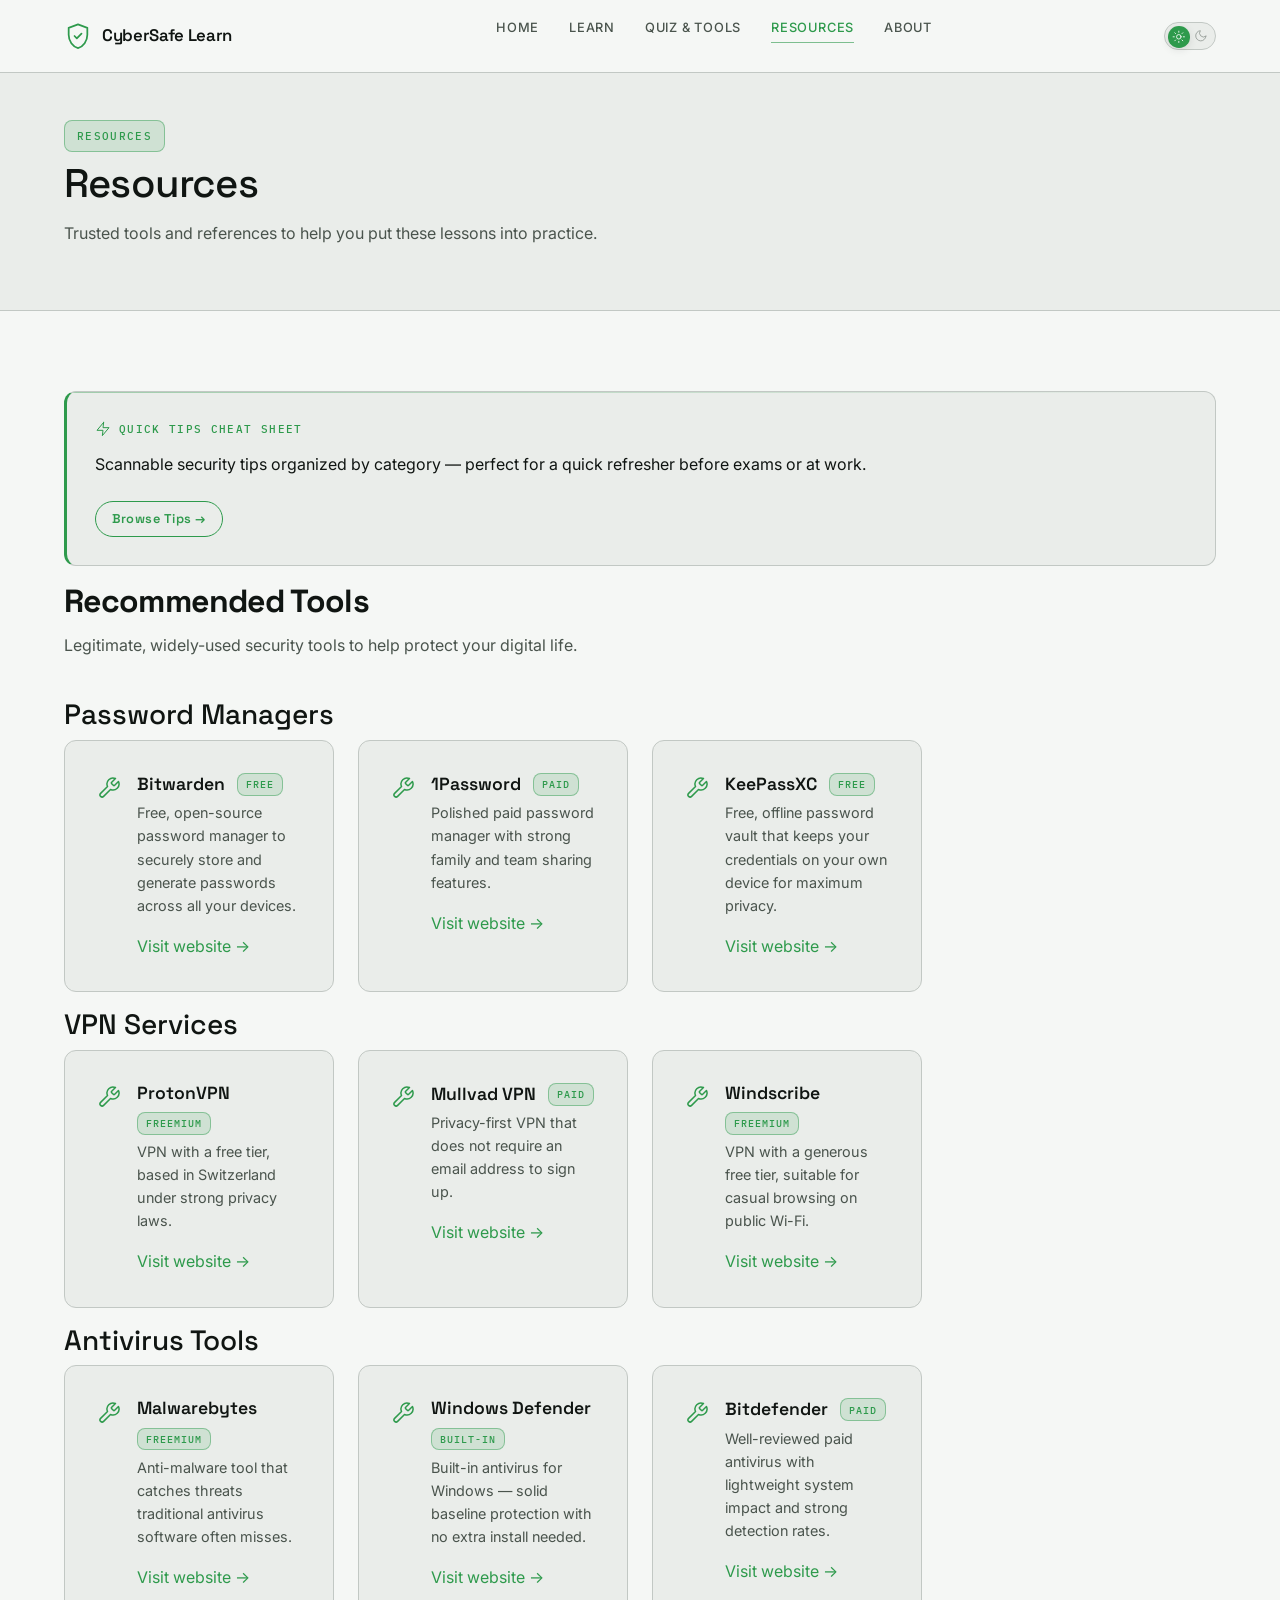
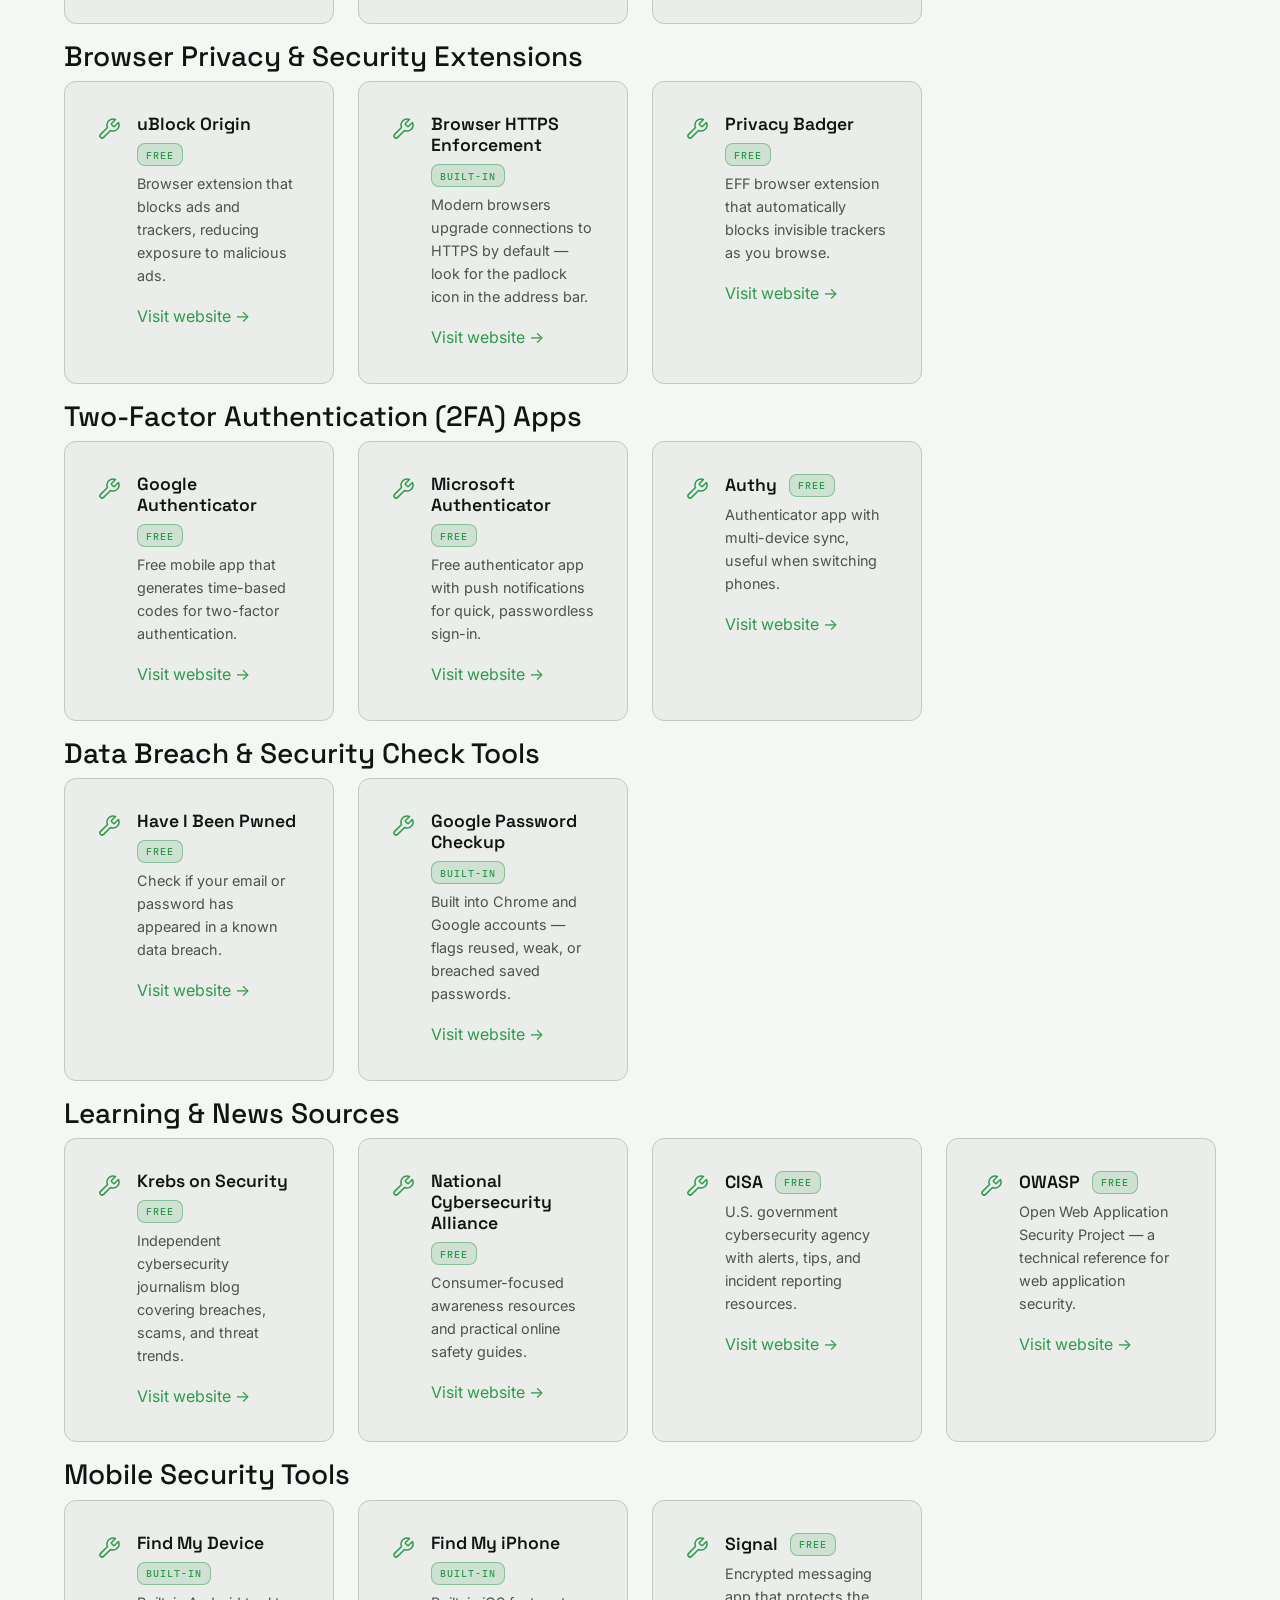
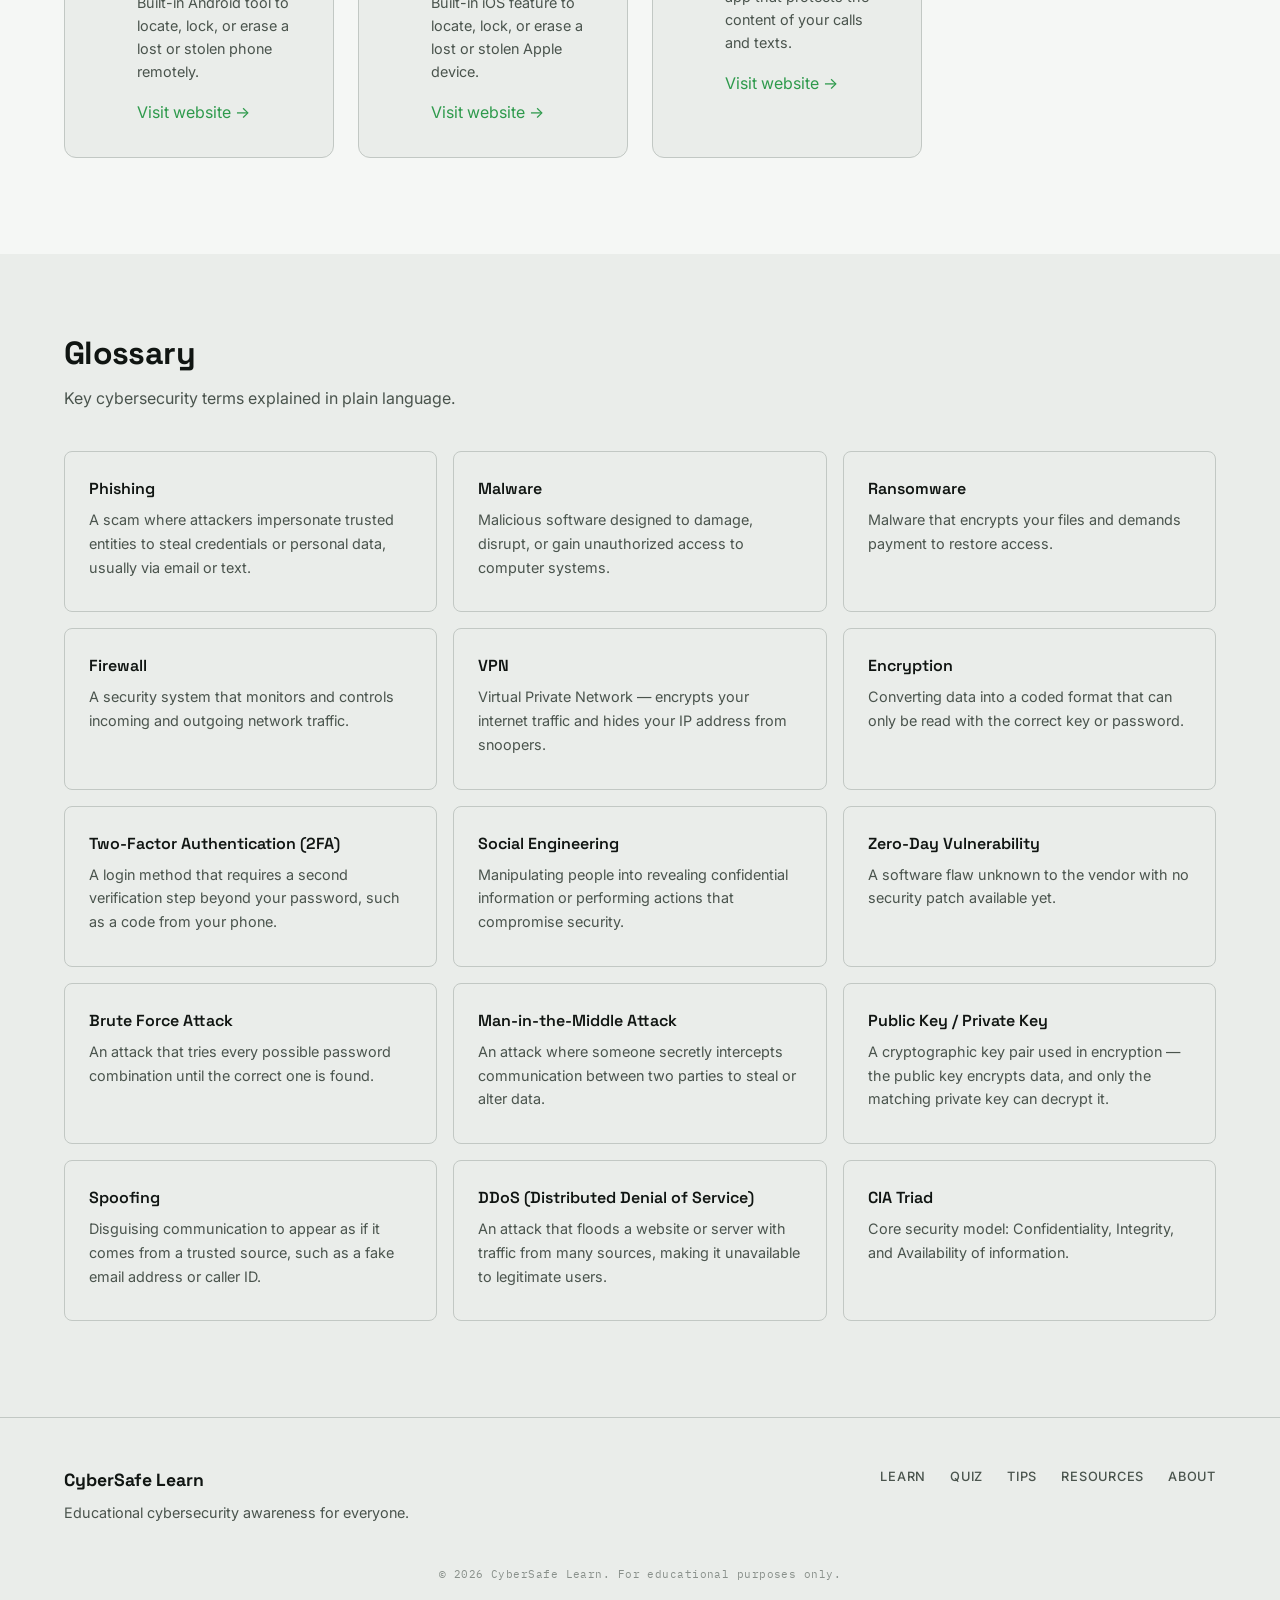
==== commit 26231dc8: "Added more resources" ====
--- a/resources.html
+++ b/resources.html
@@ -27,7 +27,7 @@
             <div class="container">
                 <span class="data-tag">Resources</span>
                 <h1 class="mt-2">Resources</h1>
-                <p>Trusted security tools and a glossary of key cybersecurity terms.</p>
+                <p>Trusted tools and references to help you put these lessons into practice.</p>
             </div>
         </div>
 
--- a/assets/css/style.css
+++ b/assets/css/style.css
@@ -1079,6 +1079,33 @@
     height: 1.5rem;
 }
 
+.resource-card-header {
+    display: flex;
+    align-items: center;
+    flex-wrap: wrap;
+    gap: 0.5rem 0.75rem;
+    margin-bottom: 0.35rem;
+}
+
+.resource-card-header h3 {
+    margin: 0;
+}
+
+.resource-pricing-tag {
+    font-family: var(--font-mono);
+    font-size: 0.65rem;
+    font-weight: 500;
+    letter-spacing: 0.1em;
+    text-transform: uppercase;
+    color: var(--color-accent);
+    background: var(--color-accent-muted);
+    border: 1px solid var(--color-accent-border);
+    padding: 0.2rem 0.5rem;
+    border-radius: var(--radius);
+    display: inline-block;
+    line-height: 1.4;
+}
+
 .glossary-grid {
     display: grid;
     grid-template-columns: repeat(auto-fill, minmax(300px, 1fr));
